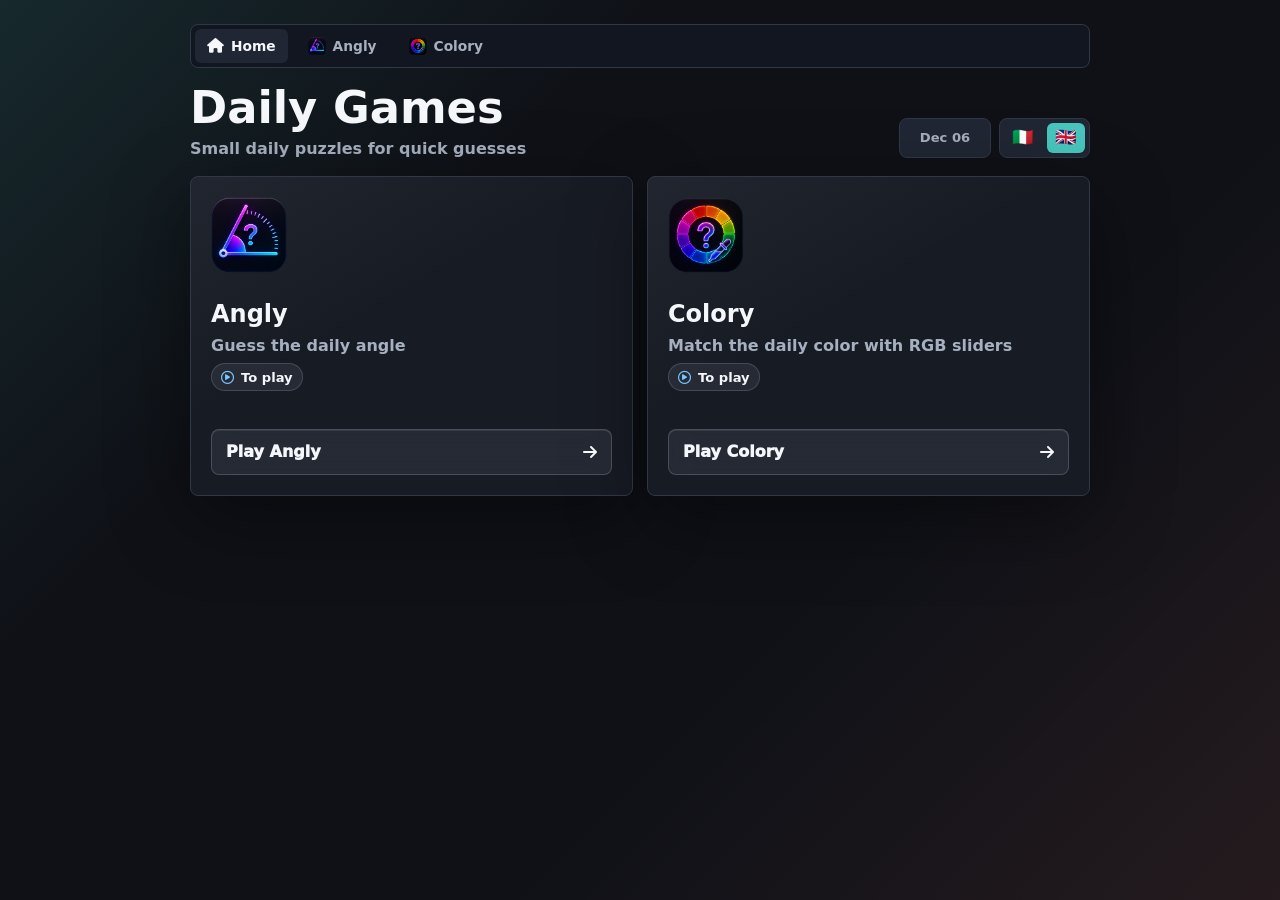
==== index.html @ 7d0e9c40 "Daily droga" ====
<!doctype html>
<html lang="en">
  <head>
    <meta charset="utf-8">
    <meta name="viewport" content="width=device-width, initial-scale=1">
    <meta name="description" content="Small daily browser puzzles: guess angles with Angly and match RGB colors with Colory.">
    <meta name="theme-color" content="#0f1117">
    <meta name="color-scheme" content="dark">
    <meta name="application-name" content="Daily Games">
    <meta name="apple-mobile-web-app-title" content="Daily Games">
    <meta name="mobile-web-app-capable" content="yes">
    <meta name="apple-mobile-web-app-capable" content="yes">
    <meta name="apple-mobile-web-app-status-bar-style" content="black-translucent">
    <meta name="format-detection" content="telephone=no">
    <meta property="og:type" content="website">
    <meta property="og:title" content="Daily Games">
    <meta property="og:description" content="Small daily browser puzzles: Angly and Colory.">
    <meta property="og:image" content="assets/icon.png">
    <meta name="twitter:card" content="summary">
    <meta name="twitter:title" content="Daily Games">
    <meta name="twitter:description" content="Small daily browser puzzles: Angly and Colory.">
    <meta name="twitter:image" content="assets/icon.png">
    <title>Daily Games</title>
    <link rel="icon" type="image/png" href="assets/icon.png">
    <link rel="apple-touch-icon" href="assets/icon.png">
    <link rel="manifest" href="site.webmanifest">
    <link rel="stylesheet" href="https://cdnjs.cloudflare.com/ajax/libs/font-awesome/6.5.2/css/all.min.css">
    <link rel="stylesheet" href="styles.css">
  </head>
  <body>
    <main class="app-shell home-shell">
      <section class="game-panel home-panel" aria-labelledby="home-title">
        <nav class="site-nav" aria-label="Games">
          <a class="nav-link is-active" href="index.html">
            <i class="fa-solid fa-house" aria-hidden="true"></i>
            <span data-i18n="navHome">Home</span>
          </a>
          <a class="nav-link" href="angly.html">
            <span class="nav-icon-wrap" aria-hidden="true">
              <img class="nav-game-icon" src="assets/angly-icon.png" alt="" onerror="this.hidden = true">
              <i class="fa-solid fa-drafting-compass"></i>
            </span>
            <span data-i18n="navAngly">Angly</span>
          </a>
          <a class="nav-link" href="colory.html">
            <span class="nav-icon-wrap" aria-hidden="true">
              <img class="nav-game-icon" src="assets/colory-icon.png" alt="" onerror="this.hidden = true">
              <i class="fa-solid fa-palette"></i>
            </span>
            <span data-i18n="navColory">Colory</span>
          </a>
        </nav>

        <header class="home-hero">
          <div class="title-block">
            <h1 id="home-title" data-i18n="homeTitle">Daily Games</h1>
            <p class="home-subtitle" data-i18n="homeSubtitle">Small daily puzzles for quick guesses.</p>
          </div>

          <div class="top-actions">
            <div class="date-pill" id="dateLabel" data-i18n-aria="dailyDateLabel" aria-label="Daily date"></div>
            <div class="language-switch" role="group" data-i18n-aria="languageLabel" aria-label="Language">
              <button class="language-button" type="button" data-lang="it" data-i18n-aria="italianLanguage" aria-label="Italiano">🇮🇹</button>
              <button class="language-button" type="button" data-lang="en" data-i18n-aria="englishLanguage" aria-label="English">🇬🇧</button>
            </div>
          </div>
        </header>

        <div class="game-card-grid">
          <article class="game-card is-angly">
            <div class="game-card-art" aria-hidden="true">
              <img class="game-card-png" src="assets/angly-icon.png" alt="" loading="lazy" onerror="this.hidden = true">
              <i class="fa-solid fa-drafting-compass"></i>
            </div>
            <div class="game-card-copy">
              <h2 data-i18n="anglyTitle">Angly</h2>
              <p data-i18n="anglyDescription">Guess the daily angle in a few attempts.</p>
              <span class="game-status" id="anglyStatus"></span>
            </div>
            <a class="play-link" href="angly.html">
              <span data-i18n="playAngly">Play Angly</span>
              <i class="fa-solid fa-arrow-right" aria-hidden="true"></i>
            </a>
          </article>

          <article class="game-card is-colory">
            <div class="game-card-art" aria-hidden="true">
              <img class="game-card-png" src="assets/colory-icon.png" alt="" loading="lazy" onerror="this.hidden = true">
              <i class="fa-solid fa-palette"></i>
            </div>
            <div class="game-card-copy">
              <h2 data-i18n="coloryTitle">Colory</h2>
              <p data-i18n="coloryDescription">Match the daily color with RGB sliders.</p>
              <span class="game-status" id="coloryStatus"></span>
            </div>
            <a class="play-link" href="colory.html">
              <span data-i18n="playColory">Play Colory</span>
              <i class="fa-solid fa-arrow-right" aria-hidden="true"></i>
            </a>
          </article>
        </div>
      </section>
    </main>

    <script src="home.js"></script>
  </body>
</html>
---- styles.css ----
:root {
  color-scheme: dark;
  --page: #0f1117;
  --panel: #171b24;
  --panel-strong: #202633;
  --panel-soft: #121620;
  --ink: #f5f7fb;
  --muted: #a7b0c0;
  --line: #303848;
  --line-strong: #485266;
  --accent: #48c7bd;
  --accent-dark: #20958f;
  --accent-soft: rgba(72, 199, 189, 0.18);
  --easy-angle: #48c7bd;
  --hard-angle: #ff7a66;
  --coral: #ff7a66;
  --gold: #f5c84b;
  --green: #68d391;
  --blue: #79c8ff;
  --orange: #ff9c47;
  --direction: #a8b8ff;
  --ray: #000000;
  --shadow: 0 22px 80px rgba(0, 0, 0, 0.42);
}

* {
  box-sizing: border-box;
}

html {
  min-height: 100%;
}

body {
  min-height: 100vh;
  margin: 0;
  background:
    linear-gradient(135deg, rgba(72, 199, 189, 0.13), transparent 30%),
    linear-gradient(315deg, rgba(255, 122, 102, 0.09), transparent 36%),
    var(--page);
  color: var(--ink);
  font-family:
    Inter, ui-sans-serif, system-ui, -apple-system, BlinkMacSystemFont, "Segoe UI",
    sans-serif;
}

button,
input {
  font: inherit;
}

button {
  color: inherit;
}

.app-shell {
  min-height: 100vh;
  display: grid;
  place-items: center;
  padding: 24px;
}

.home-shell {
  place-items: start center;
  align-content: start;
}

.game-panel {
  width: min(100%, 590px);
  background: rgba(23, 27, 36, 0.96);
  border: 1px solid rgba(72, 82, 102, 0.72);
  border-radius: 8px;
  box-shadow: var(--shadow);
  padding: 24px;
}

.home-panel {
  width: min(100%, 900px);
  background: transparent;
  border: 0;
  box-shadow: none;
  padding: 0;
}

.site-nav {
  display: flex;
  align-items: center;
  gap: 8px;
  margin-bottom: 18px;
  padding: 4px;
  border: 1px solid var(--line);
  border-radius: 8px;
  background: var(--panel-soft);
}

.nav-link {
  display: inline-flex;
  align-items: center;
  justify-content: center;
  gap: 7px;
  min-height: 34px;
  padding: 0 12px;
  border-radius: 6px;
  color: var(--muted);
  font-size: 0.86rem;
  font-weight: 900;
  text-decoration: none;
}

.nav-link > i {
  font-size: 0.92rem;
}

.nav-icon-wrap {
  position: relative;
  display: inline-grid;
  place-items: center;
  width: 18px;
  height: 18px;
}

.nav-icon-wrap i {
  font-size: 0.94rem;
}

.nav-game-icon {
  position: absolute;
  inset: 0;
  z-index: 1;
  width: 100%;
  height: 100%;
  object-fit: contain;
}

.nav-game-icon[hidden] {
  display: none;
}

.nav-link:hover,
.nav-link:focus-visible,
.nav-link.is-active {
  background: var(--panel-strong);
  color: var(--ink);
  outline: none;
}

.topbar {
  display: flex;
  align-items: flex-start;
  justify-content: space-between;
  gap: 18px;
  margin-bottom: 18px;
}

.title-block {
  min-width: 0;
}

.eyebrow {
  margin: 0 0 5px;
  color: var(--accent);
  font-size: 0.78rem;
  font-weight: 800;
  text-transform: uppercase;
}

h1,
h2,
h3 {
  margin: 0;
  letter-spacing: 0;
}

h1 {
  font-size: clamp(2rem, 2.8rem, 2.8rem);
  line-height: 1;
}

.game-title {
  display: inline-flex;
  align-items: center;
  gap: 12px;
}

.title-icon-wrap {
  position: relative;
  display: inline-grid;
  place-items: center;
  flex: 0 0 auto;
  width: 42px;
  height: 42px;
  color: var(--accent);
}

.title-icon-wrap i {
  font-size: 1.5rem;
}

.title-game-icon {
  position: absolute;
  inset: 0;
  z-index: 1;
  width: 100%;
  height: 100%;
  object-fit: contain;
}

.title-game-icon[hidden] {
  display: none;
}

h2 {
  font-size: 1.5rem;
}

h3 {
  font-size: 1rem;
}

.home-hero {
  display: flex;
  align-items: flex-end;
  justify-content: space-between;
  gap: 18px;
  margin-bottom: 18px;
}

.home-subtitle {
  max-width: 520px;
  margin: 8px 0 0;
  color: var(--muted);
  font-weight: 700;
}

.top-actions {
  display: flex;
  align-items: center;
  justify-content: flex-end;
  flex-wrap: wrap;
  gap: 8px;
}

.date-pill,
.icon-button,
.language-switch {
  min-height: 40px;
  border: 1px solid var(--line);
  border-radius: 8px;
  background: var(--panel-strong);
}

.date-pill {
  display: grid;
  place-items: center;
  min-width: 92px;
  padding: 8px 10px;
  color: var(--muted);
  font-size: 0.82rem;
  font-weight: 800;
  text-align: center;
  white-space: nowrap;
}

.icon-button {
  display: grid;
  place-items: center;
  width: 40px;
  padding: 0;
  cursor: pointer;
}

.icon-button:hover,
.icon-button:focus-visible {
  border-color: var(--accent);
  color: var(--accent);
  outline: none;
}

.language-switch {
  display: flex;
  align-items: center;
  gap: 5px;
  padding: 4px;
  color: var(--muted);
}

.language-button {
  min-width: 38px;
  min-height: 30px;
  border: 0;
  border-radius: 6px;
  background: transparent;
  color: var(--muted);
  cursor: pointer;
  font-size: 1.08rem;
  font-weight: 900;
  line-height: 1;
}

.language-button.is-active {
  background: var(--accent);
  color: #061113;
}

.mode-switch {
  display: grid;
  grid-template-columns: 1fr 1fr;
  gap: 6px;
  margin-bottom: 18px;
  padding: 4px;
  border: 1px solid var(--line);
  border-radius: 8px;
  background: var(--panel-soft);
}

.mode-button {
  display: inline-flex;
  align-items: center;
  justify-content: center;
  gap: 8px;
  min-height: 44px;
  border: 0;
  border-radius: 6px;
  background: transparent;
  color: var(--muted);
  cursor: pointer;
  font-weight: 850;
}

.mode-button.is-active {
  background: var(--panel-strong);
  color: var(--ink);
  box-shadow: inset 0 0 0 1px var(--mode-color, rgba(72, 199, 189, 0.35));
}

.mode-button[data-mode="easy"] {
  --mode-color: var(--easy-angle);
}

.mode-button[data-mode="hard"] {
  --mode-color: var(--hard-angle);
}

.mode-button.is-active i {
  color: var(--mode-color);
}

.mode-legend {
  margin: -8px 0 18px;
  border: 1px solid var(--line);
  border-radius: 8px;
  background: rgba(18, 22, 32, 0.7);
}

.mode-legend summary {
  display: flex;
  align-items: center;
  gap: 8px;
  min-height: 38px;
  padding: 0 12px;
  color: var(--muted);
  cursor: pointer;
  font-size: 0.86rem;
  font-weight: 900;
  list-style: none;
}

.mode-legend summary::-webkit-details-marker {
  display: none;
}

.mode-legend summary i {
  color: var(--accent);
}

.mode-legend-copy {
  display: grid;
  gap: 6px;
  padding: 0 12px 12px;
  color: var(--muted);
  font-size: 0.86rem;
}

.mode-legend-copy p {
  margin: 0;
}

.mode-legend-copy strong {
  color: var(--ink);
}

.angle-stage {
  --mode-angle: var(--easy-angle);
  --mode-angle-soft: rgba(72, 199, 189, 0.26);
  display: grid;
  place-items: center;
  width: 100%;
  aspect-ratio: 1 / 1;
  max-height: min(58vh, 440px);
  min-height: 280px;
  margin: 0 auto 18px;
  border: 1px solid var(--line);
  border-radius: 8px;
  background:
    radial-gradient(circle at center, rgba(41, 49, 64, 0.76) 0 47%, rgba(18, 22, 32, 0.22) 48%),
    linear-gradient(145deg, var(--panel-strong), var(--panel-soft));
  overflow: hidden;
}

.angle-stage[data-mode="easy"] {
  --mode-angle: var(--easy-angle);
  --mode-angle-soft: rgba(72, 199, 189, 0.28);
}

.angle-stage[data-mode="hard"] {
  --mode-angle: var(--hard-angle);
  --mode-angle-soft: rgba(255, 122, 102, 0.28);
}

.angle-svg {
  width: min(100%, 420px);
  height: auto;
  display: block;
}

.guide-ring {
  fill: none;
  stroke: rgba(167, 176, 192, 0.24);
  stroke-width: 2;
}

.angle-sector {
  fill: var(--mode-angle-soft);
  stroke: none;
}

.angle-arc {
  fill: none;
  stroke: var(--mode-angle);
  stroke-width: 8;
  stroke-linecap: butt;
  stroke-linejoin: round;
}

.base-ray,
.target-ray {
  stroke: var(--ray);
  stroke-width: 7;
  stroke-linecap: round;
}

.origin-dot {
  fill: var(--ray);
  stroke: rgba(245, 247, 251, 0.82);
  stroke-width: 4;
}

.color-stage {
  display: grid;
  grid-template-columns: minmax(0, 1fr) 190px;
  gap: 14px;
  margin-bottom: 18px;
}

.color-target,
.color-preview-wrap {
  border: 1px solid var(--line);
  border-radius: 8px;
  background: var(--panel-soft);
}

.color-target {
  min-height: 220px;
  box-shadow: inset 0 0 0 1px rgba(255, 255, 255, 0.08);
}

.color-preview-wrap {
  display: grid;
  align-content: start;
  gap: 10px;
  padding: 12px;
}

.color-preview {
  aspect-ratio: 1 / 1;
  border: 1px solid rgba(255, 255, 255, 0.14);
  border-radius: 8px;
  background: rgb(128, 128, 128);
}

.status-strip {
  display: flex;
  align-items: center;
  justify-content: space-between;
  gap: 16px;
  min-height: 56px;
  margin-bottom: 16px;
  padding: 12px 14px;
  border: 1px solid var(--line);
  border-radius: 8px;
  background: var(--panel-strong);
}

.status-strip.is-win {
  border-color: rgba(104, 211, 145, 0.42);
  background: rgba(104, 211, 145, 0.12);
}

.status-strip.is-loss {
  border-color: rgba(255, 122, 102, 0.45);
  background: rgba(255, 122, 102, 0.12);
}

.status-copy {
  display: flex;
  align-items: center;
  min-width: 0;
  gap: 10px;
}

.status-copy.is-badged > i {
  display: none;
}

.status-copy i {
  flex: 0 0 auto;
  color: var(--accent);
}

.status-copy .feedback-badge i {
  color: inherit;
}

.status-copy .color-feedback-icon i,
.status-copy .color-channel-icon i {
  color: inherit;
}

.status-strip.is-win .status-copy i {
  color: var(--green);
}

.status-strip.is-loss .status-copy i {
  color: var(--coral);
}

.status-text {
  display: flex;
  flex-direction: column;
  align-items: center;
  flex-wrap: wrap;
  gap: 7px;
  margin: 0;
  min-width: 0;
  font-size: 1rem;
  font-weight: 850;
}

.attempt-dots {
  display: flex;
  flex: 0 0 auto;
  gap: 8px;
}

.attempt-icon {
  display: grid;
  place-items: center;
  width: 22px;
  height: 22px;
  color: var(--line-strong);
}

.attempt-icon.is-used {
  color: var(--accent);
}

.attempt-icon.is-wrong {
  color: var(--coral);
}

.attempt-icon.is-win {
  color: var(--green);
}

.attempt-icon.is-loss {
  color: var(--coral);
}

.guess-form {
  margin: 0 0 16px;
}

.color-form {
  display: grid;
  gap: 14px;
  margin: 0 0 16px;
}

.rgb-controls {
  display: grid;
  gap: 10px;
}

.rgb-control {
  display: grid;
  grid-template-columns: 34px minmax(0, 1fr) 72px;
  align-items: center;
  gap: 10px;
  min-height: 48px;
  padding: 8px 10px;
  border: 1px solid var(--line);
  border-radius: 8px;
  background: #111721;
}

.rgb-channel,
.channel-pill {
  display: inline-grid;
  place-items: center;
  border-radius: 6px;
  font-weight: 950;
}

.rgb-channel {
  width: 28px;
  height: 28px;
  color: #080b10;
}

.rgb-channel.is-red,
.channel-pill.is-r {
  background: #ff7368;
}

.rgb-channel.is-green,
.channel-pill.is-g {
  background: #68d391;
}

.rgb-channel.is-blue,
.channel-pill.is-b {
  background: #79c8ff;
}

.rgb-slider {
  width: 100%;
  accent-color: var(--accent);
}

.rgb-number {
  width: 100%;
  min-height: 36px;
  border: 1px solid var(--line);
  border-radius: 8px;
  background: #0e121a;
  color: var(--ink);
  padding: 0 9px;
  font-weight: 850;
  text-align: center;
}

.rgb-number:focus {
  border-color: var(--accent);
  outline: 3px solid var(--accent-soft);
}

.rgb-number:disabled,
.rgb-slider:disabled {
  opacity: 0.55;
}

.color-submit {
  width: 100%;
}

.guess-label {
  display: block;
  margin-bottom: 7px;
  color: var(--muted);
  font-size: 0.84rem;
  font-weight: 850;
}

.input-row {
  display: grid;
  grid-template-columns: minmax(0, 1fr) auto;
  gap: 10px;
}

.guess-input {
  width: 100%;
  min-height: 50px;
  border: 2px solid var(--line);
  border-radius: 8px;
  background: #0e121a;
  color: var(--ink);
  padding: 0 14px;
  font-size: 1.22rem;
  font-weight: 850;
}

.guess-input:focus {
  border-color: var(--accent);
  outline: 3px solid var(--accent-soft);
}

.guess-input:disabled {
  color: var(--muted);
  background: #171b24;
}

.guess-button {
  display: inline-flex;
  align-items: center;
  justify-content: center;
  gap: 8px;
  min-width: 124px;
  min-height: 50px;
  border: 0;
  border-radius: 8px;
  background: var(--accent);
  color: #061113;
  cursor: pointer;
  font-weight: 950;
}

.guess-button:hover:not(:disabled),
.guess-button:focus-visible:not(:disabled) {
  background: #62ddd4;
}

.guess-button:disabled {
  cursor: not-allowed;
  opacity: 0.55;
}

.form-message {
  display: flex;
  align-items: center;
  gap: 8px;
  min-height: 22px;
  margin: 8px 0 0;
  color: var(--coral);
  font-size: 0.88rem;
  font-weight: 750;
  visibility: hidden;
}

.form-message.is-visible {
  visibility: visible;
}

.guess-list {
  display: grid;
  gap: 8px;
  min-height: 184px;
  margin: 0;
  padding: 0;
  list-style: none;
}

.color-guess-list {
  display: grid;
  gap: 8px;
  min-height: 232px;
  margin: 0;
  padding: 0;
  list-style: none;
}

.guess-item {
  display: grid;
  grid-template-columns: auto minmax(58px, 1fr) auto;
  align-items: center;
  gap: 10px;
  min-height: 40px;
  padding: 8px 10px;
  border: 1px solid var(--line);
  border-radius: 8px;
  background: #111721;
  font-weight: 850;
}

.color-guess-item {
  display: grid;
  grid-template-columns: auto 30px minmax(0, 1fr);
  align-items: center;
  gap: 10px;
  min-height: 48px;
  padding: 8px 10px;
  border: 1px solid var(--line);
  border-radius: 8px;
  background: #111721;
  font-weight: 850;
}

.mini-swatch {
  width: 28px;
  height: 28px;
  border: 1px solid rgba(255, 255, 255, 0.18);
  border-radius: 7px;
}

.guess-index {
  display: grid;
  place-items: center;
  width: 26px;
  height: 26px;
  border-radius: 50%;
  background: var(--panel-strong);
  color: var(--muted);
  font-size: 0.76rem;
}

.guess-value {
  min-width: 0;
}

.guess-feedback {
  display: inline-flex;
  align-items: center;
  justify-content: flex-end;
  flex-wrap: wrap;
  gap: 6px;
  min-width: 0;
  color: var(--muted);
  font-size: 0.9rem;
  text-align: right;
}

.feedback-badge {
  --badge-color: var(--direction);
  --badge-bg: rgba(168, 184, 255, 0.14);
  --badge-border: rgba(168, 184, 255, 0.32);
  display: inline-flex;
  align-items: center;
  gap: 6px;
  min-height: 28px;
  padding: 5px 8px;
  border: 1px solid var(--badge-border);
  border-radius: 999px;
  background: var(--badge-bg);
  color: var(--badge-color);
  font-size: 0.82rem;
  font-weight: 900;
  line-height: 1;
  white-space: nowrap;
}

.color-feedback-badge {
  --badge-color: var(--ink);
  --badge-bg: rgba(167, 176, 192, 0.1);
  --badge-border: rgba(167, 176, 192, 0.24);
  min-width: 116px;
  min-height: 34px;
  gap: 7px;
  padding: 6px 9px;
  justify-content: center;
  color: var(--ink);
}

.color-channel-icon {
  display: inline-grid;
  place-items: center;
  font-size: 0.72rem;
}

.color-channel-icon.is-r {
  color: #ff7368;
}

.color-channel-icon.is-g {
  color: #68d391;
}

.color-channel-icon.is-b {
  color: #79c8ff;
}

.color-feedback-icons {
  display: inline-flex;
  align-items: center;
  gap: 5px;
}

.color-feedback-icon {
  display: inline-grid;
  place-items: center;
  font-size: 1rem;
  color: var(--muted);
}

.color-feedback-icon.is-higher,
.color-feedback-icon.is-lower {
  color: var(--direction);
}

.color-feedback-icon.is-cold {
  color: var(--blue);
}

.color-feedback-icon.is-warm {
  color: var(--gold);
}

.color-feedback-icon.is-hot {
  color: var(--orange);
}

.color-feedback-icon.is-veryHot {
  color: var(--coral);
}

.color-feedback-icon.is-exact {
  color: var(--green);
}

.channel-pill {
  width: 24px;
  height: 24px;
  color: #080b10;
  font-size: 0.74rem;
}

.channel-value {
  min-width: 30px;
  color: var(--ink);
  font-variant-numeric: tabular-nums;
  text-align: right;
}

.feedback-badge.is-higher,
.feedback-badge.is-lower {
  --badge-color: var(--direction);
  --badge-bg: rgba(168, 184, 255, 0.14);
  --badge-border: rgba(168, 184, 255, 0.34);
}

.feedback-badge.is-cold {
  --badge-color: var(--blue);
  --badge-bg: rgba(121, 200, 255, 0.14);
  --badge-border: rgba(121, 200, 255, 0.34);
}

.feedback-badge.is-warm {
  --badge-color: var(--gold);
  --badge-bg: rgba(245, 200, 75, 0.14);
  --badge-border: rgba(245, 200, 75, 0.34);
}

.feedback-badge.is-hot {
  --badge-color: var(--orange);
  --badge-bg: rgba(255, 156, 71, 0.14);
  --badge-border: rgba(255, 156, 71, 0.36);
}

.feedback-badge.is-veryHot {
  --badge-color: var(--coral);
  --badge-bg: rgba(255, 122, 102, 0.14);
  --badge-border: rgba(255, 122, 102, 0.36);
}

.feedback-badge.is-exact {
  --badge-color: var(--green);
  --badge-bg: rgba(104, 211, 145, 0.14);
  --badge-border: rgba(104, 211, 145, 0.34);
}

.empty-guess {
  display: grid;
  place-items: center;
  min-height: 40px;
  border: 1px dashed var(--line);
  border-radius: 8px;
  color: var(--line-strong);
}

.game-card-grid {
  display: grid;
  grid-template-columns: repeat(2, minmax(0, 1fr));
  gap: 14px;
}

.game-card {
  display: grid;
  gap: 18px;
  min-height: 320px;
  padding: 20px;
  border: 1px solid var(--line);
  border-radius: 8px;
  background:
    linear-gradient(150deg, rgba(167, 176, 192, 0.07), transparent 42%),
    var(--panel);
  box-shadow: var(--shadow);
}

.game-card-art {
  position: relative;
  display: grid;
  place-items: center;
  width: 76px;
  height: 76px;
  border: 0;
  border-radius: 0;
  background: transparent;
  color: var(--accent);
  font-size: 2rem;
  overflow: visible;
}

.game-card-art i {
  position: relative;
  z-index: 1;
}

.game-card-png {
  position: absolute;
  inset: 0;
  z-index: 2;
  width: 100%;
  height: 100%;
  object-fit: contain;
}

.game-card-png[hidden] {
  display: none;
}

.game-card-copy {
  display: grid;
  align-content: start;
  gap: 8px;
}

.game-card-copy p {
  margin: 0;
  color: var(--muted);
  font-weight: 700;
}

.game-status {
  display: inline-flex;
  width: fit-content;
  min-height: 28px;
  align-items: center;
  gap: 7px;
  padding: 5px 9px;
  border: 1px solid rgba(167, 176, 192, 0.24);
  border-radius: 999px;
  background: rgba(167, 176, 192, 0.1);
  color: var(--ink);
  font-size: 0.82rem;
  font-weight: 900;
}

.game-status i {
  color: var(--blue);
}

.game-status.is-inProgress i {
  color: var(--gold);
}

.game-status.is-completed i {
  color: var(--green);
}

.play-link {
  display: inline-flex;
  align-items: center;
  justify-content: space-between;
  gap: 10px;
  align-self: end;
  min-height: 46px;
  padding: 0 14px;
  border: 1px solid rgba(167, 176, 192, 0.28);
  border-radius: 8px;
  background: rgba(167, 176, 192, 0.1);
  color: var(--ink);
  box-shadow: inset 0 1px 0 rgba(255, 255, 255, 0.08);
  font-weight: 950;
  text-decoration: none;
  backdrop-filter: blur(10px);
}

.play-link:hover,
.play-link:focus-visible {
  border-color: rgba(167, 176, 192, 0.46);
  background: rgba(167, 176, 192, 0.16);
  outline: none;
}

.stats-dialog {
  width: min(92vw, 520px);
  margin: auto;
  padding: 0;
  border: 0;
  background: transparent;
  color: var(--ink);
}

.stats-dialog:not([open]) {
  display: none;
}

.stats-dialog::backdrop {
  background: rgba(5, 7, 12, 0.72);
  backdrop-filter: blur(5px);
}

.stats-panel {
  padding: 22px;
  border: 1px solid var(--line);
  border-radius: 8px;
  background: var(--panel);
  box-shadow: var(--shadow);
}

.stats-header {
  display: flex;
  align-items: flex-start;
  justify-content: space-between;
  gap: 16px;
  margin-bottom: 18px;
}

.stats-grid {
  display: grid;
  grid-template-columns: repeat(5, minmax(0, 1fr));
  gap: 8px;
  margin-bottom: 20px;
}

.stat-tile {
  display: grid;
  justify-items: center;
  gap: 5px;
  min-height: 96px;
  padding: 12px 8px;
  border: 1px solid var(--line);
  border-radius: 8px;
  background: var(--panel-strong);
  text-align: center;
}

.stat-tile i {
  color: var(--accent);
}

.stat-value {
  font-size: 1.45rem;
  line-height: 1;
  font-weight: 950;
}

.stat-label {
  color: var(--muted);
  font-size: 0.72rem;
  font-weight: 850;
}

.distribution-section {
  display: grid;
  gap: 10px;
}

.distribution-list {
  display: grid;
  gap: 8px;
}

.distribution-row {
  display: grid;
  grid-template-columns: 32px minmax(0, 1fr);
  align-items: center;
  gap: 10px;
}

.distribution-attempt {
  display: grid;
  place-items: center;
  width: 28px;
  height: 28px;
  border: 1px solid var(--line);
  border-radius: 8px;
  background: var(--panel-strong);
  color: var(--muted);
  font-weight: 900;
}

.distribution-track {
  height: 28px;
  border-radius: 8px;
  background: var(--panel-soft);
  overflow: hidden;
}

.distribution-bar {
  display: flex;
  align-items: center;
  justify-content: flex-end;
  min-width: 30px;
  height: 100%;
  padding: 0 8px;
  border-radius: 8px;
  background: var(--accent-dark);
  color: #ecffff;
  font-size: 0.82rem;
  font-weight: 900;
}

.stats-empty {
  margin: 2px 0 0;
  color: var(--muted);
  font-size: 0.88rem;
}

.stats-empty[hidden] {
  display: none;
}

@media (max-width: 620px) {
  .app-shell {
    align-items: start;
    padding: 12px;
  }

  .game-panel {
    padding: 16px;
  }

  .topbar {
    align-items: stretch;
    flex-direction: column;
    gap: 12px;
  }

  .home-hero {
    align-items: stretch;
    flex-direction: column;
  }

  .top-actions {
    justify-content: flex-start;
  }

  .site-nav {
    overflow-x: auto;
  }

  .game-card-grid,
  .color-stage {
    grid-template-columns: 1fr;
  }

  .color-target {
    min-height: 190px;
  }

  .color-preview-wrap {
    grid-template-columns: 1fr 96px;
    align-items: center;
  }

  .angle-stage {
    min-height: 250px;
  }

  .status-strip,
  .input-row {
    grid-template-columns: 1fr;
  }

  .status-strip {
    display: grid;
  }

  .attempt-dots {
    justify-content: start;
  }

  .guess-button {
    width: 100%;
  }

  .guess-item {
    grid-template-columns: auto minmax(44px, 1fr);
  }

  .color-guess-item {
    grid-template-columns: auto 30px minmax(0, 1fr);
  }

  .guess-feedback {
    grid-column: 1 / -1;
    justify-content: flex-start;
    text-align: left;
  }

  .stats-grid {
    grid-template-columns: repeat(2, minmax(0, 1fr));
  }
}
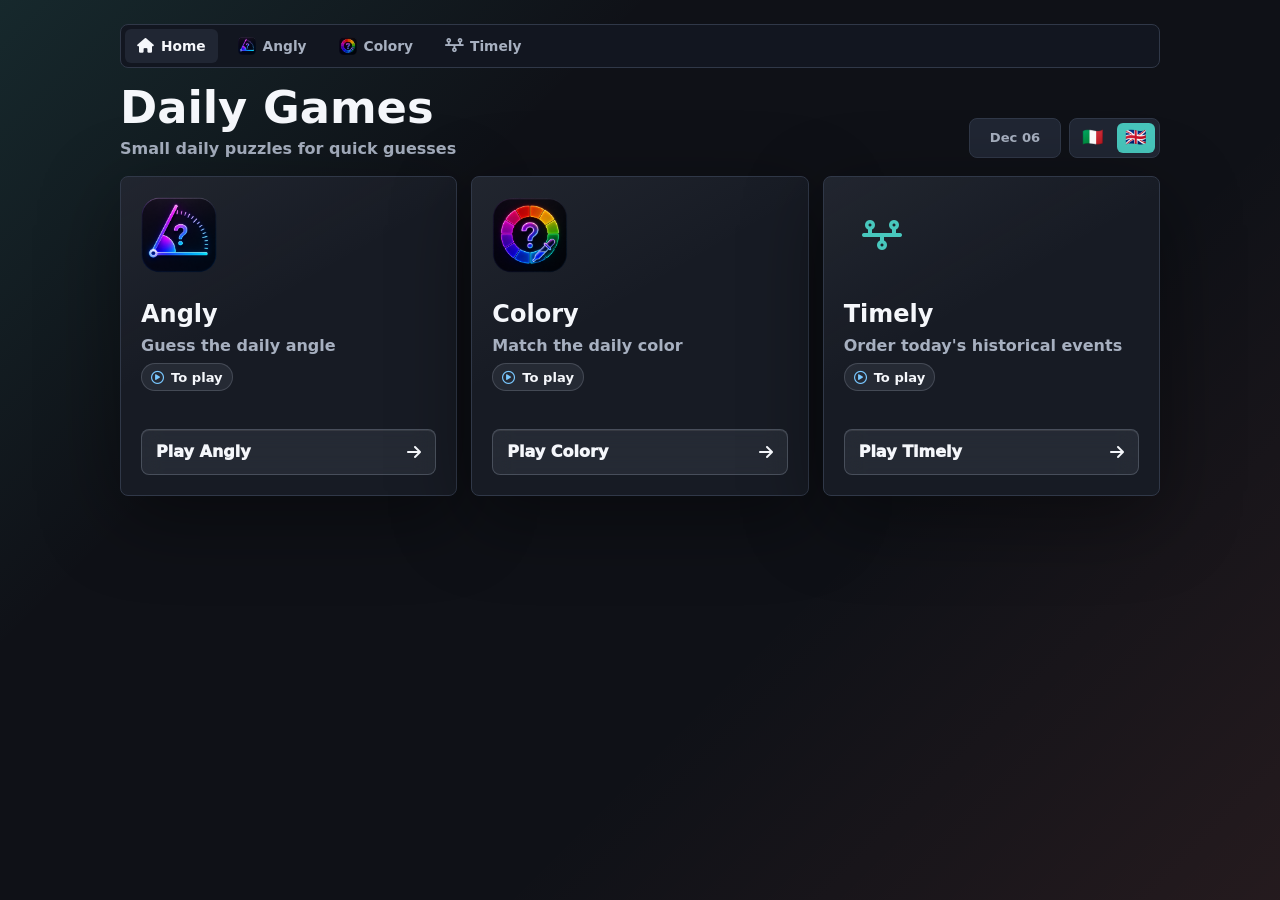
==== commit b0ef52a4: "New game: timely" ====
--- a/index.html
+++ b/index.html
@@ -3,7 +3,7 @@
   <head>
     <meta charset="utf-8">
     <meta name="viewport" content="width=device-width, initial-scale=1">
-    <meta name="description" content="Small daily browser puzzles: guess angles with Angly and match RGB colors with Colory.">
+    <meta name="description" content="Small daily browser puzzles: guess angles, match RGB colors, and order historical events.">
     <meta name="theme-color" content="#0f1117">
     <meta name="color-scheme" content="dark">
     <meta name="application-name" content="Daily Games">
@@ -14,11 +14,11 @@
     <meta name="format-detection" content="telephone=no">
     <meta property="og:type" content="website">
     <meta property="og:title" content="Daily Games">
-    <meta property="og:description" content="Small daily browser puzzles: Angly and Colory.">
+    <meta property="og:description" content="Small daily browser puzzles: Angly, Colory, and Timely.">
     <meta property="og:image" content="assets/icon.png">
     <meta name="twitter:card" content="summary">
     <meta name="twitter:title" content="Daily Games">
-    <meta name="twitter:description" content="Small daily browser puzzles: Angly and Colory.">
+    <meta name="twitter:description" content="Small daily browser puzzles: Angly, Colory, and Timely.">
     <meta name="twitter:image" content="assets/icon.png">
     <title>Daily Games</title>
     <link rel="icon" type="image/png" href="assets/icon.png">
@@ -49,6 +49,13 @@
             </span>
             <span data-i18n="navColory">Colory</span>
           </a>
+          <a class="nav-link" href="timely.html">
+            <span class="nav-icon-wrap" aria-hidden="true">
+              <img class="nav-game-icon" src="assets/timely-icon.png" alt="" onerror="this.hidden = true">
+              <i class="fa-solid fa-timeline"></i>
+            </span>
+            <span data-i18n="navTimely">Timely</span>
+          </a>
         </nav>
 
         <header class="home-hero">
@@ -74,7 +81,7 @@
             </div>
             <div class="game-card-copy">
               <h2 data-i18n="anglyTitle">Angly</h2>
-              <p data-i18n="anglyDescription">Guess the daily angle in a few attempts.</p>
+              <p data-i18n="anglyDescription">Guess the daily angle</p>
               <span class="game-status" id="anglyStatus"></span>
             </div>
             <a class="play-link" href="angly.html">
@@ -90,11 +97,27 @@
             </div>
             <div class="game-card-copy">
               <h2 data-i18n="coloryTitle">Colory</h2>
-              <p data-i18n="coloryDescription">Match the daily color with RGB sliders.</p>
+              <p data-i18n="coloryDescription">Match the daily color</p>
               <span class="game-status" id="coloryStatus"></span>
             </div>
             <a class="play-link" href="colory.html">
               <span data-i18n="playColory">Play Colory</span>
+              <i class="fa-solid fa-arrow-right" aria-hidden="true"></i>
+            </a>
+          </article>
+
+          <article class="game-card is-timely">
+            <div class="game-card-art" aria-hidden="true">
+              <img class="game-card-png" src="assets/timely-icon.png" alt="" loading="lazy" onerror="this.hidden = true">
+              <i class="fa-solid fa-timeline"></i>
+            </div>
+            <div class="game-card-copy">
+              <h2 data-i18n="timelyTitle">Timely</h2>
+              <p data-i18n="timelyDescription">Order today's historical events</p>
+              <span class="game-status" id="timelyStatus"></span>
+            </div>
+            <a class="play-link" href="timely.html">
+              <span data-i18n="playTimely">Play Timely</span>
               <i class="fa-solid fa-arrow-right" aria-hidden="true"></i>
             </a>
           </article>
--- a/styles.css
+++ b/styles.css
@@ -13,6 +13,8 @@
   --accent-soft: rgba(72, 199, 189, 0.18);
   --easy-angle: #48c7bd;
   --hard-angle: #ff7a66;
+  --timely: #f5c84b;
+  --timely-soft: rgba(245, 200, 75, 0.16);
   --coral: #ff7a66;
   --gold: #f5c84b;
   --green: #68d391;
@@ -75,7 +77,7 @@
 }
 
 .home-panel {
-  width: min(100%, 900px);
+  width: min(100%, 1040px);
   background: transparent;
   border: 0;
   box-shadow: none;
@@ -345,6 +347,11 @@
   color: var(--mode-color);
 }
 
+.mode-button:disabled {
+  cursor: not-allowed;
+  opacity: 0.6;
+}
+
 .mode-legend {
   margin: -8px 0 18px;
   border: 1px solid var(--line);
@@ -488,6 +495,176 @@
   background: rgb(128, 128, 128);
 }
 
+.timely-panel {
+  width: min(100%, 680px);
+}
+
+.timely-stage {
+  position: relative;
+  display: grid;
+  min-height: 420px;
+  margin-bottom: 18px;
+  border: 1px solid var(--line);
+  border-radius: 8px;
+  background:
+    linear-gradient(145deg, rgba(245, 200, 75, 0.09), transparent 40%),
+    linear-gradient(145deg, var(--panel-strong), var(--panel-soft));
+  overflow: hidden;
+}
+
+.timely-loading {
+  display: grid;
+  place-items: center;
+  align-content: center;
+  gap: 10px;
+  min-height: 240px;
+  color: var(--muted);
+  font-weight: 900;
+}
+
+.timely-loading i {
+  color: var(--timely);
+  font-size: 1.4rem;
+}
+
+.timely-loading[hidden] {
+  display: none;
+}
+
+.timely-list {
+  display: grid;
+  gap: 8px;
+  margin: 0;
+  padding: 12px;
+  list-style: none;
+}
+
+.timely-stage.is-loading .timely-list {
+  display: none;
+}
+
+.timely-card {
+  display: grid;
+  grid-template-columns: 30px 18px minmax(0, 1fr) auto;
+  align-items: center;
+  gap: 10px;
+  min-height: 74px;
+  padding: 10px;
+  border: 1px solid var(--line);
+  border-radius: 8px;
+  background: #111721;
+  box-shadow: inset 0 1px 0 rgba(255, 255, 255, 0.05);
+}
+
+.timely-card[draggable="true"] {
+  cursor: grab;
+}
+
+.timely-card.is-dragging {
+  opacity: 0.5;
+}
+
+.timely-card.is-revealed {
+  border-color: rgba(245, 200, 75, 0.34);
+}
+
+.timely-card.is-locked {
+  border-color: rgba(104, 211, 145, 0.5);
+  background:
+    linear-gradient(145deg, rgba(104, 211, 145, 0.13), rgba(104, 211, 145, 0.05)),
+    #111721;
+}
+
+.timely-card.is-locked .timely-position {
+  background: rgba(104, 211, 145, 0.18);
+  color: var(--green);
+}
+
+.timely-card.is-locked .timely-grip {
+  color: var(--green);
+  opacity: 0.65;
+}
+
+.timely-position {
+  display: grid;
+  place-items: center;
+  width: 28px;
+  height: 28px;
+  border-radius: 50%;
+  background: var(--panel-strong);
+  color: var(--muted);
+  font-size: 0.76rem;
+  font-weight: 950;
+}
+
+.timely-grip {
+  display: grid;
+  place-items: center;
+  color: var(--line-strong);
+}
+
+.timely-event-copy {
+  display: grid;
+  gap: 5px;
+  min-width: 0;
+}
+
+.timely-year {
+  width: fit-content;
+  min-height: 26px;
+  padding: 5px 8px;
+  border: 1px solid rgba(245, 200, 75, 0.38);
+  border-radius: 8px;
+  background: var(--timely-soft);
+  color: var(--timely);
+  font-size: 0.8rem;
+  font-weight: 950;
+  line-height: 1;
+}
+
+.timely-year[hidden] {
+  display: none;
+}
+
+.timely-event-text {
+  margin: 0;
+  color: var(--ink);
+  font-size: 0.95rem;
+  font-weight: 780;
+  line-height: 1.35;
+  overflow-wrap: anywhere;
+}
+
+.timely-card-actions {
+  display: grid;
+  grid-template-columns: 34px;
+  gap: 6px;
+}
+
+.timely-move-button {
+  display: grid;
+  place-items: center;
+  width: 34px;
+  height: 32px;
+  border: 1px solid var(--line);
+  border-radius: 8px;
+  background: var(--panel-strong);
+  color: var(--muted);
+  cursor: pointer;
+}
+
+.timely-move-button:hover:not(:disabled),
+.timely-move-button:focus-visible:not(:disabled) {
+  border-color: var(--timely);
+  color: var(--timely);
+  outline: none;
+}
+
+.timely-move-button:disabled {
+  cursor: not-allowed;
+  opacity: 0.4;
+}
+
 .status-strip {
   display: flex;
   align-items: center;
@@ -670,6 +847,16 @@
 }
 
 .color-submit {
+  width: 100%;
+}
+
+.timely-form {
+  display: grid;
+  gap: 8px;
+  margin: 0 0 16px;
+}
+
+.timely-submit {
   width: 100%;
 }
 
@@ -975,9 +1162,71 @@
   color: var(--line-strong);
 }
 
+.timely-attempt-history {
+  display: grid;
+  gap: 8px;
+  margin: -4px 0 14px;
+}
+
+.timely-attempt-history[hidden] {
+  display: none;
+}
+
+.timely-attempt-row {
+  display: grid;
+  grid-template-columns: minmax(92px, auto) minmax(0, 1fr);
+  align-items: center;
+  gap: 10px;
+  min-height: 40px;
+  padding: 8px 10px;
+  border: 1px solid var(--line);
+  border-radius: 8px;
+  background: #111721;
+}
+
+.timely-attempt-label {
+  color: var(--muted);
+  font-size: 0.82rem;
+  font-weight: 900;
+}
+
+.timely-attempt-cells {
+  display: grid;
+  grid-template-columns: repeat(5, 1fr);
+  gap: 6px;
+}
+
+.timely-attempt-cell {
+  display: grid;
+  place-items: center;
+  min-height: 26px;
+  border: 1px solid rgba(167, 176, 192, 0.2);
+  border-radius: 8px;
+  background: rgba(167, 176, 192, 0.08);
+  color: var(--muted);
+}
+
+.timely-attempt-cell.is-exact {
+  border-color: rgba(104, 211, 145, 0.38);
+  background: rgba(104, 211, 145, 0.13);
+  color: var(--green);
+}
+
+.timely-attempt-cell.is-wrong {
+  border-color: rgba(255, 122, 102, 0.36);
+  background: rgba(255, 122, 102, 0.12);
+  color: var(--coral);
+}
+
+.timely-attempt-cell.is-used {
+  border-color: rgba(245, 200, 75, 0.28);
+  background: rgba(245, 200, 75, 0.1);
+  color: var(--timely);
+}
+
 .game-card-grid {
   display: grid;
-  grid-template-columns: repeat(2, minmax(0, 1fr));
+  grid-template-columns: repeat(3, minmax(0, 1fr));
   gap: 14px;
 }
 
@@ -1219,6 +1468,12 @@
   display: none;
 }
 
+@media (max-width: 860px) {
+  .game-card-grid {
+    grid-template-columns: repeat(2, minmax(0, 1fr));
+  }
+}
+
 @media (max-width: 620px) {
   .app-shell {
     align-items: start;
@@ -1291,6 +1546,31 @@
     grid-template-columns: auto 30px minmax(0, 1fr);
   }
 
+  .timely-stage {
+    min-height: 360px;
+  }
+
+  .timely-card {
+    grid-template-columns: 28px minmax(0, 1fr) auto;
+    gap: 8px;
+  }
+
+  .timely-grip {
+    display: none;
+  }
+
+  .timely-card-actions {
+    grid-template-columns: 32px;
+  }
+
+  .timely-move-button {
+    width: 32px;
+  }
+
+  .timely-attempt-row {
+    grid-template-columns: 1fr;
+  }
+
   .guess-feedback {
     grid-column: 1 / -1;
     justify-content: flex-start;
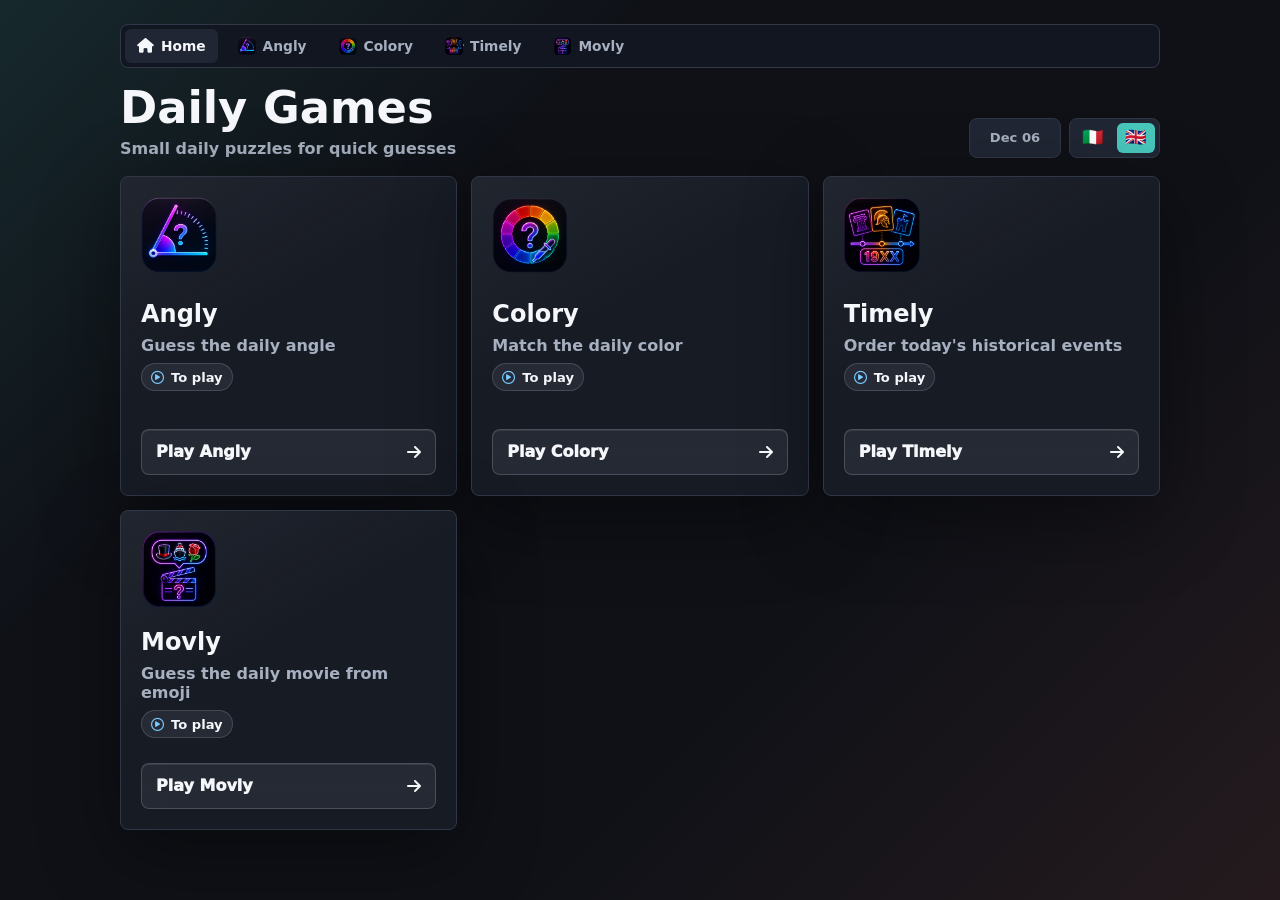
==== commit 8ead3a77: "New game: movly (daily movie with emoji)" ====
--- a/index.html
+++ b/index.html
@@ -3,7 +3,7 @@
   <head>
     <meta charset="utf-8">
     <meta name="viewport" content="width=device-width, initial-scale=1">
-    <meta name="description" content="Small daily browser puzzles: guess angles, match RGB colors, and order historical events.">
+    <meta name="description" content="Small daily browser puzzles: guess angles, match RGB colors, order historical events, and decode movies from emoji.">
     <meta name="theme-color" content="#0f1117">
     <meta name="color-scheme" content="dark">
     <meta name="application-name" content="Daily Games">
@@ -14,11 +14,11 @@
     <meta name="format-detection" content="telephone=no">
     <meta property="og:type" content="website">
     <meta property="og:title" content="Daily Games">
-    <meta property="og:description" content="Small daily browser puzzles: Angly, Colory, and Timely.">
+    <meta property="og:description" content="Small daily browser puzzles: Angly, Colory, Timely, and Movly.">
     <meta property="og:image" content="assets/icon.png">
     <meta name="twitter:card" content="summary">
     <meta name="twitter:title" content="Daily Games">
-    <meta name="twitter:description" content="Small daily browser puzzles: Angly, Colory, and Timely.">
+    <meta name="twitter:description" content="Small daily browser puzzles: Angly, Colory, Timely, and Movly.">
     <meta name="twitter:image" content="assets/icon.png">
     <title>Daily Games</title>
     <link rel="icon" type="image/png" href="assets/icon.png">
@@ -55,6 +55,13 @@
               <i class="fa-solid fa-timeline"></i>
             </span>
             <span data-i18n="navTimely">Timely</span>
+          </a>
+          <a class="nav-link" href="movly.html">
+            <span class="nav-icon-wrap" aria-hidden="true">
+              <img class="nav-game-icon" src="assets/movly-icon.png" alt="" onerror="this.hidden = true">
+              <i class="fa-solid fa-film"></i>
+            </span>
+            <span data-i18n="navMovly">Movly</span>
           </a>
         </nav>
 
@@ -121,6 +128,22 @@
               <i class="fa-solid fa-arrow-right" aria-hidden="true"></i>
             </a>
           </article>
+
+          <article class="game-card is-movly">
+            <div class="game-card-art" aria-hidden="true">
+              <img class="game-card-png" src="assets/movly-icon.png" alt="" loading="lazy" onerror="this.hidden = true">
+              <i class="fa-solid fa-film"></i>
+            </div>
+            <div class="game-card-copy">
+              <h2 data-i18n="movlyTitle">Movly</h2>
+              <p data-i18n="movlyDescription">Guess the daily movie from emoji</p>
+              <span class="game-status" id="movlyStatus"></span>
+            </div>
+            <a class="play-link" href="movly.html">
+              <span data-i18n="playMovly">Play Movly</span>
+              <i class="fa-solid fa-arrow-right" aria-hidden="true"></i>
+            </a>
+          </article>
         </div>
       </section>
     </main>
--- a/styles.css
+++ b/styles.css
@@ -15,6 +15,8 @@
   --hard-angle: #ff7a66;
   --timely: #f5c84b;
   --timely-soft: rgba(245, 200, 75, 0.16);
+  --movly: #48c7bd;
+  --movly-soft: rgba(72, 199, 189, 0.18);
   --coral: #ff7a66;
   --gold: #f5c84b;
   --green: #68d391;
@@ -343,6 +345,14 @@
   --mode-color: var(--hard-angle);
 }
 
+.movly-pool-switch .mode-button[data-pool="best"] {
+  --mode-color: var(--easy-angle);
+}
+
+.movly-pool-switch .mode-button[data-pool="trending"] {
+  --mode-color: var(--hard-angle);
+}
+
 .mode-button.is-active i {
   color: var(--mode-color);
 }
@@ -497,6 +507,139 @@
 
 .timely-panel {
   width: min(100%, 680px);
+}
+
+.movly-panel {
+  width: min(100%, 650px);
+}
+
+.movly-panel .title-icon-wrap {
+  color: var(--movly);
+}
+
+.movly-stage {
+  position: relative;
+  display: grid;
+  place-items: center;
+  min-height: 250px;
+  margin-bottom: 18px;
+  border: 1px solid var(--line);
+  border-radius: 8px;
+  background:
+    linear-gradient(145deg, rgba(199, 244, 100, 0.1), transparent 44%),
+    linear-gradient(315deg, rgba(121, 200, 255, 0.09), transparent 42%),
+    linear-gradient(145deg, var(--panel-strong), var(--panel-soft));
+  overflow: hidden;
+}
+
+.movly-stage.is-error {
+  border-color: rgba(255, 122, 102, 0.45);
+}
+
+.movly-loading {
+  display: grid;
+  place-items: center;
+  align-content: center;
+  gap: 10px;
+  min-height: 180px;
+  color: var(--muted);
+  font-weight: 900;
+}
+
+.movly-loading i {
+  color: var(--movly);
+  font-size: 1.35rem;
+}
+
+.movly-loading[hidden] {
+  display: none;
+}
+
+.movly-emoji-line {
+  display: flex;
+  align-items: center;
+  justify-content: center;
+  gap: 0.2em;
+  max-width: 100%;
+  margin: 0;
+  padding: 20px;
+  color: var(--ink);
+  font-family:
+    "Noto Color Emoji", "Apple Color Emoji", "Segoe UI Emoji", "Twemoji Mozilla",
+    sans-serif;
+  font-size: 3.2rem;
+  font-weight: 400;
+  line-height: 1.35;
+  text-align: center;
+  overflow-x: auto;
+  white-space: nowrap;
+}
+
+.movly-emoji-line.is-long {
+  gap: 0.16em;
+  font-size: 3rem;
+}
+
+.movly-emoji-line.is-very-long {
+  gap: 0.12em;
+  font-size: 2.7rem;
+}
+
+.movly-emoji-token {
+  flex: 0 0 auto;
+}
+
+.movly-stage.is-loading .movly-emoji-line {
+  display: none;
+}
+
+.movly-result {
+  display: grid;
+  grid-template-columns: 104px minmax(0, 1fr);
+  gap: 14px;
+  align-items: center;
+  min-height: 136px;
+  margin-bottom: 16px;
+  padding: 12px;
+  border: 1px solid rgba(199, 244, 100, 0.32);
+  border-radius: 8px;
+  background:
+    linear-gradient(145deg, rgba(199, 244, 100, 0.1), transparent 52%),
+    #111721;
+}
+
+.movly-result[hidden] {
+  display: none;
+}
+
+.movly-poster {
+  display: grid;
+  place-items: center;
+  width: 92px;
+  aspect-ratio: 2 / 3;
+  border: 1px solid var(--line);
+  border-radius: 8px;
+  background:
+    linear-gradient(145deg, var(--panel-strong), var(--panel-soft));
+  background-position: center;
+  background-size: cover;
+  color: var(--movly);
+  font-size: 1.5rem;
+}
+
+.movly-result-copy {
+  min-width: 0;
+}
+
+.movly-result-copy h2 {
+  margin: 0;
+  overflow-wrap: anywhere;
+}
+
+.movly-result-copy p {
+  margin: 6px 0 0;
+  color: var(--muted);
+  font-weight: 850;
 }
 
 .timely-stage {
@@ -708,6 +851,10 @@
   color: inherit;
 }
 
+.status-copy .movly-feedback-pill i {
+  color: inherit;
+}
+
 .status-copy .color-feedback-icon i,
 .status-copy .color-channel-icon i {
   color: inherit;
@@ -718,6 +865,10 @@
 }
 
 .status-strip.is-loss .status-copy i {
+  color: var(--coral);
+}
+
+.status-strip.is-wrong #statusIcon {
   color: var(--coral);
 }
 
@@ -755,6 +906,10 @@
   color: var(--coral);
 }
 
+.attempt-icon.is-skip {
+  color: var(--gold);
+}
+
 .attempt-icon.is-win {
   color: var(--green);
 }
@@ -874,6 +1029,10 @@
   gap: 10px;
 }
 
+.movly-form .input-row {
+  grid-template-columns: minmax(0, 1fr) auto auto;
+}
+
 .guess-input {
   width: 100%;
   min-height: 50px;
@@ -896,6 +1055,160 @@
   background: #171b24;
 }
 
+.movly-search-wrap {
+  position: relative;
+}
+
+.movly-suggestions {
+  position: absolute;
+  z-index: 8;
+  top: calc(100% + 8px);
+  left: 0;
+  right: 0;
+  display: grid;
+  gap: 6px;
+  max-height: 330px;
+  padding: 8px;
+  border: 1px solid var(--line);
+  border-radius: 8px;
+  background: #0d121b;
+  box-shadow: 0 18px 60px rgba(0, 0, 0, 0.48);
+  overflow-y: auto;
+}
+
+.movly-suggestions[hidden] {
+  display: none;
+}
+
+.movly-suggestion,
+.movly-suggestion-empty {
+  width: 100%;
+  min-height: 58px;
+  border: 1px solid var(--line);
+  border-radius: 8px;
+  background: #111721;
+  color: var(--ink);
+}
+
+.movly-suggestion {
+  display: grid;
+  grid-template-columns: 34px minmax(0, 1fr);
+  align-items: center;
+  gap: 10px;
+  padding: 7px 9px;
+  cursor: pointer;
+  text-align: left;
+}
+
+.movly-suggestion:hover,
+.movly-suggestion:focus-visible {
+  border-color: var(--movly);
+  outline: none;
+}
+
+.movly-suggestion-empty {
+  display: grid;
+  place-items: center;
+  padding: 10px;
+  color: var(--muted);
+  font-weight: 850;
+}
+
+.movly-mini-poster {
+  display: grid;
+  place-items: center;
+  width: 32px;
+  aspect-ratio: 2 / 3;
+  border: 1px solid var(--line);
+  border-radius: 5px;
+  background: var(--panel-strong);
+  color: var(--movly);
+  overflow: hidden;
+}
+
+.movly-mini-poster.is-skip {
+  color: var(--gold);
+}
+
+.movly-mini-poster img {
+  width: 100%;
+  height: 100%;
+  object-fit: cover;
+}
+
+.movly-suggestion-copy,
+.movly-guess-copy {
+  display: grid;
+  gap: 3px;
+  min-width: 0;
+}
+
+.movly-suggestion-title,
+.movly-guess-title {
+  overflow: hidden;
+  font-weight: 900;
+  text-overflow: ellipsis;
+  white-space: nowrap;
+}
+
+.movly-suggestion-year,
+.movly-guess-meta {
+  color: var(--muted);
+  font-size: 0.78rem;
+  font-weight: 850;
+}
+
+.movly-guess-meta {
+  display: flex;
+  min-width: 0;
+}
+
+.movly-guess-meta:empty {
+  display: none;
+}
+
+.movly-feedback-pills {
+  display: inline-flex;
+  align-items: center;
+  flex-wrap: wrap;
+  gap: 5px;
+  min-width: 0;
+}
+
+.movly-feedback-pills.is-status {
+  justify-content: center;
+}
+
+.movly-feedback-pill {
+  --pill-color: var(--movly);
+  --pill-bg: rgba(72, 199, 189, 0.13);
+  --pill-border: rgba(72, 199, 189, 0.3);
+  display: inline-flex;
+  align-items: center;
+  gap: 5px;
+  max-width: 100%;
+  min-height: 24px;
+  padding: 4px 7px;
+  border: 1px solid var(--pill-border);
+  border-radius: 999px;
+  background: var(--pill-bg);
+  color: var(--pill-color);
+  font-size: 0.76rem;
+  font-weight: 900;
+  line-height: 1;
+  white-space: nowrap;
+}
+
+.movly-feedback-pill.is-year {
+  --pill-color: var(--gold);
+  --pill-bg: rgba(245, 200, 75, 0.13);
+  --pill-border: rgba(245, 200, 75, 0.32);
+}
+
+.movly-feedback-fallback {
+  color: var(--muted);
+}
+
 .guess-button {
   display: inline-flex;
   align-items: center;
@@ -917,6 +1230,34 @@
 }
 
 .guess-button:disabled {
+  cursor: not-allowed;
+  opacity: 0.55;
+}
+
+.skip-button {
+  display: inline-flex;
+  align-items: center;
+  justify-content: center;
+  gap: 8px;
+  min-width: 100px;
+  min-height: 50px;
+  padding: 0 14px;
+  border: 1px solid var(--line);
+  border-radius: 8px;
+  background: var(--panel-strong);
+  color: var(--muted);
+  cursor: pointer;
+  font-weight: 950;
+}
+
+.skip-button:hover:not(:disabled),
+.skip-button:focus-visible:not(:disabled) {
+  border-color: var(--movly);
+  color: var(--movly);
+  outline: none;
+}
+
+.skip-button:disabled {
   cursor: not-allowed;
   opacity: 0.55;
 }
@@ -955,6 +1296,14 @@
   list-style: none;
 }
 
+.movly-guess-list {
+  display: grid;
+  gap: 6px;
+  margin: 0;
+  padding: 0;
+  list-style: none;
+}
+
 .guess-item {
   display: grid;
   grid-template-columns: auto minmax(58px, 1fr) auto;
@@ -979,6 +1328,39 @@
   border-radius: 8px;
   background: #111721;
   font-weight: 850;
+}
+
+.movly-guess-item {
+  display: grid;
+  grid-template-columns: auto 26px minmax(0, 1fr) auto;
+  align-items: center;
+  gap: 8px;
+  min-height: 44px;
+  padding: 6px 8px;
+  border: 1px solid var(--line);
+  border-radius: 8px;
+  background: #111721;
+  font-weight: 850;
+}
+
+.movly-guess-item .movly-mini-poster {
+  width: 26px;
+}
+
+.movly-guess-result {
+  display: grid;
+  place-items: center;
+  width: 24px;
+  height: 24px;
+  color: var(--coral);
+}
+
+.movly-guess-result.is-win {
+  color: var(--green);
+}
+
+.movly-guess-result.is-skip {
+  color: var(--gold);
 }
 
 .mini-swatch {
@@ -1287,6 +1669,10 @@
   font-weight: 700;
 }
 
+.game-card.is-movly .game-card-art {
+  color: var(--movly);
+}
+
 .game-status {
   display: inline-flex;
   width: fit-content;
@@ -1521,11 +1907,43 @@
     min-height: 250px;
   }
 
+  .movly-stage {
+    min-height: 220px;
+  }
+
+  .movly-emoji-line {
+    gap: 0.16em;
+    font-size: 2.55rem;
+    padding: 14px;
+  }
+
+  .movly-emoji-line.is-long {
+    gap: 0.12em;
+    font-size: 2.1rem;
+  }
+
+  .movly-emoji-line.is-very-long {
+    gap: 0.1em;
+    font-size: 1.8rem;
+  }
+
+  .movly-result {
+    grid-template-columns: 82px minmax(0, 1fr);
+  }
+
+  .movly-poster {
+    width: 72px;
+  }
+
   .status-strip,
   .input-row {
     grid-template-columns: 1fr;
   }
 
+  .movly-form .input-row {
+    grid-template-columns: 1fr;
+  }
+
   .status-strip {
     display: grid;
   }
@@ -1538,12 +1956,20 @@
     width: 100%;
   }
 
+  .skip-button {
+    width: 100%;
+  }
+
   .guess-item {
     grid-template-columns: auto minmax(44px, 1fr);
   }
 
   .color-guess-item {
     grid-template-columns: auto 30px minmax(0, 1fr);
+  }
+
+  .movly-guess-item {
+    grid-template-columns: auto 26px minmax(0, 1fr) 24px;
   }
 
   .timely-stage {
